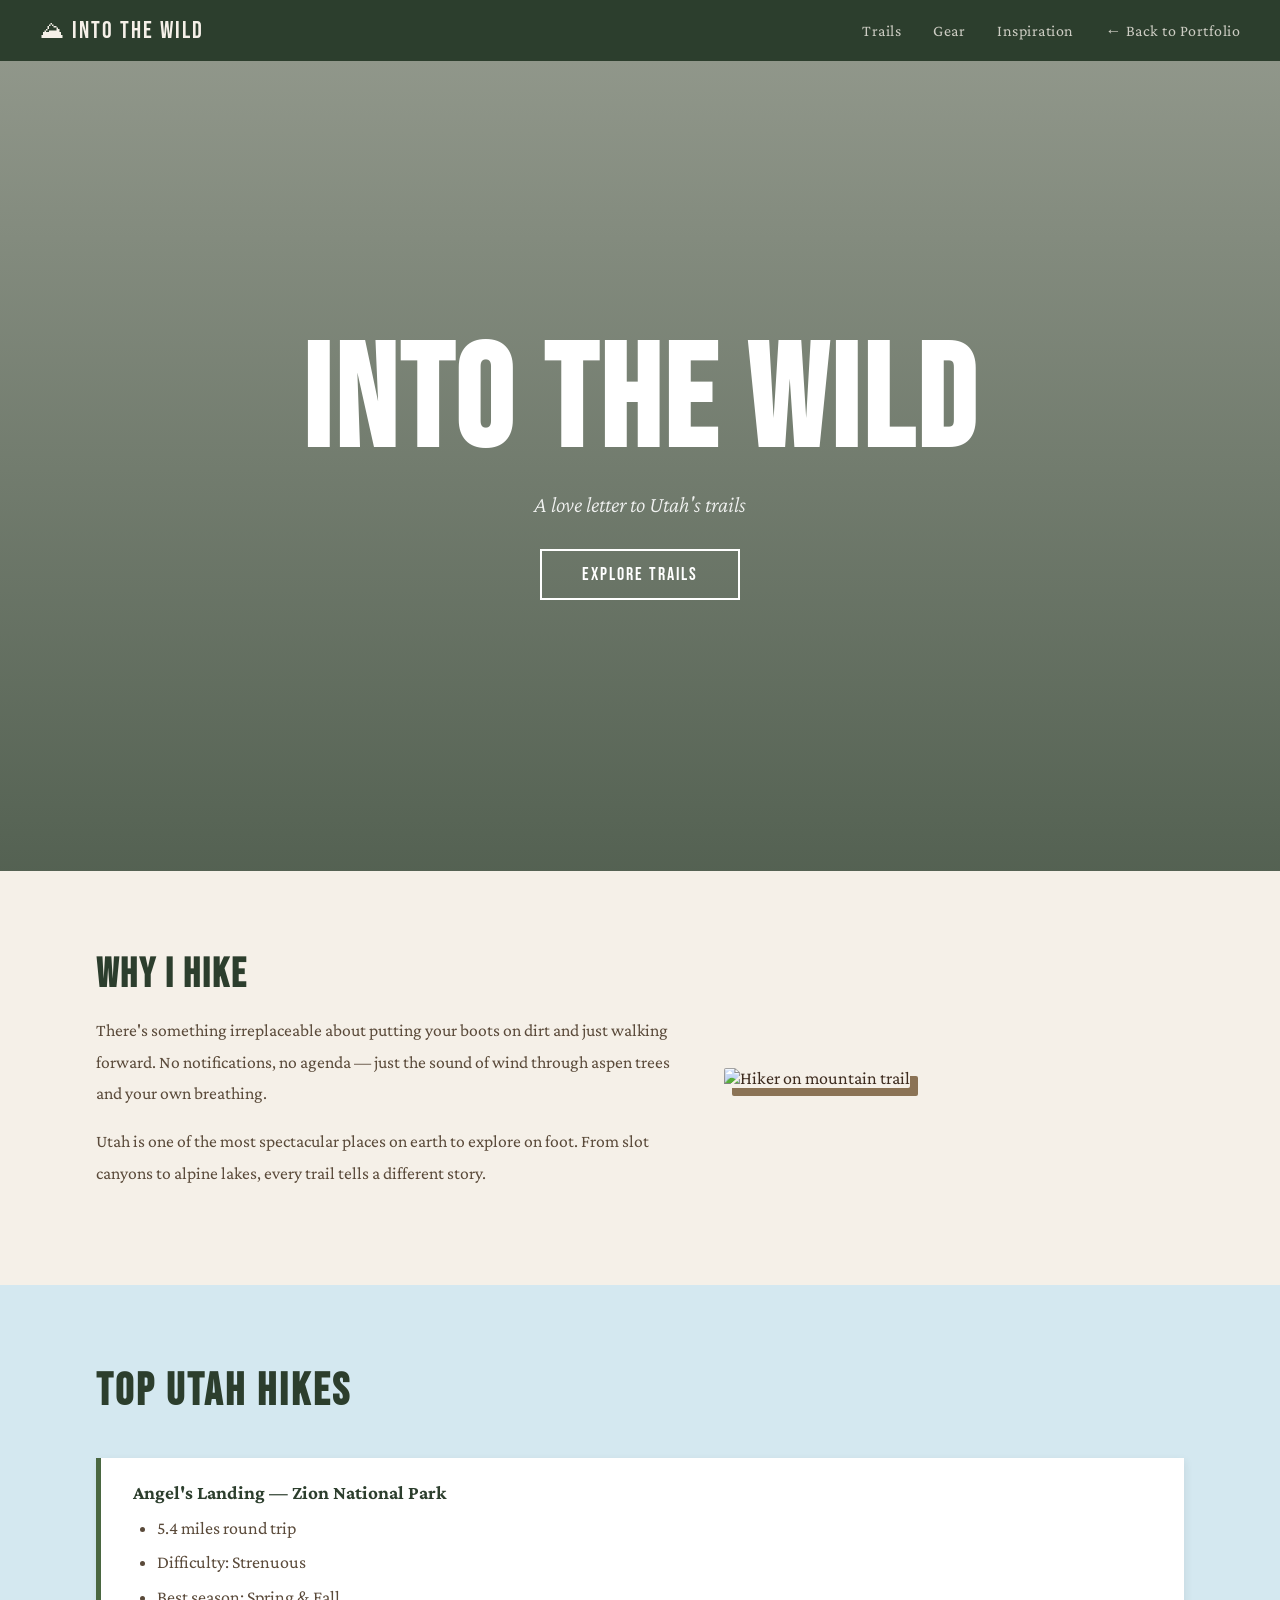
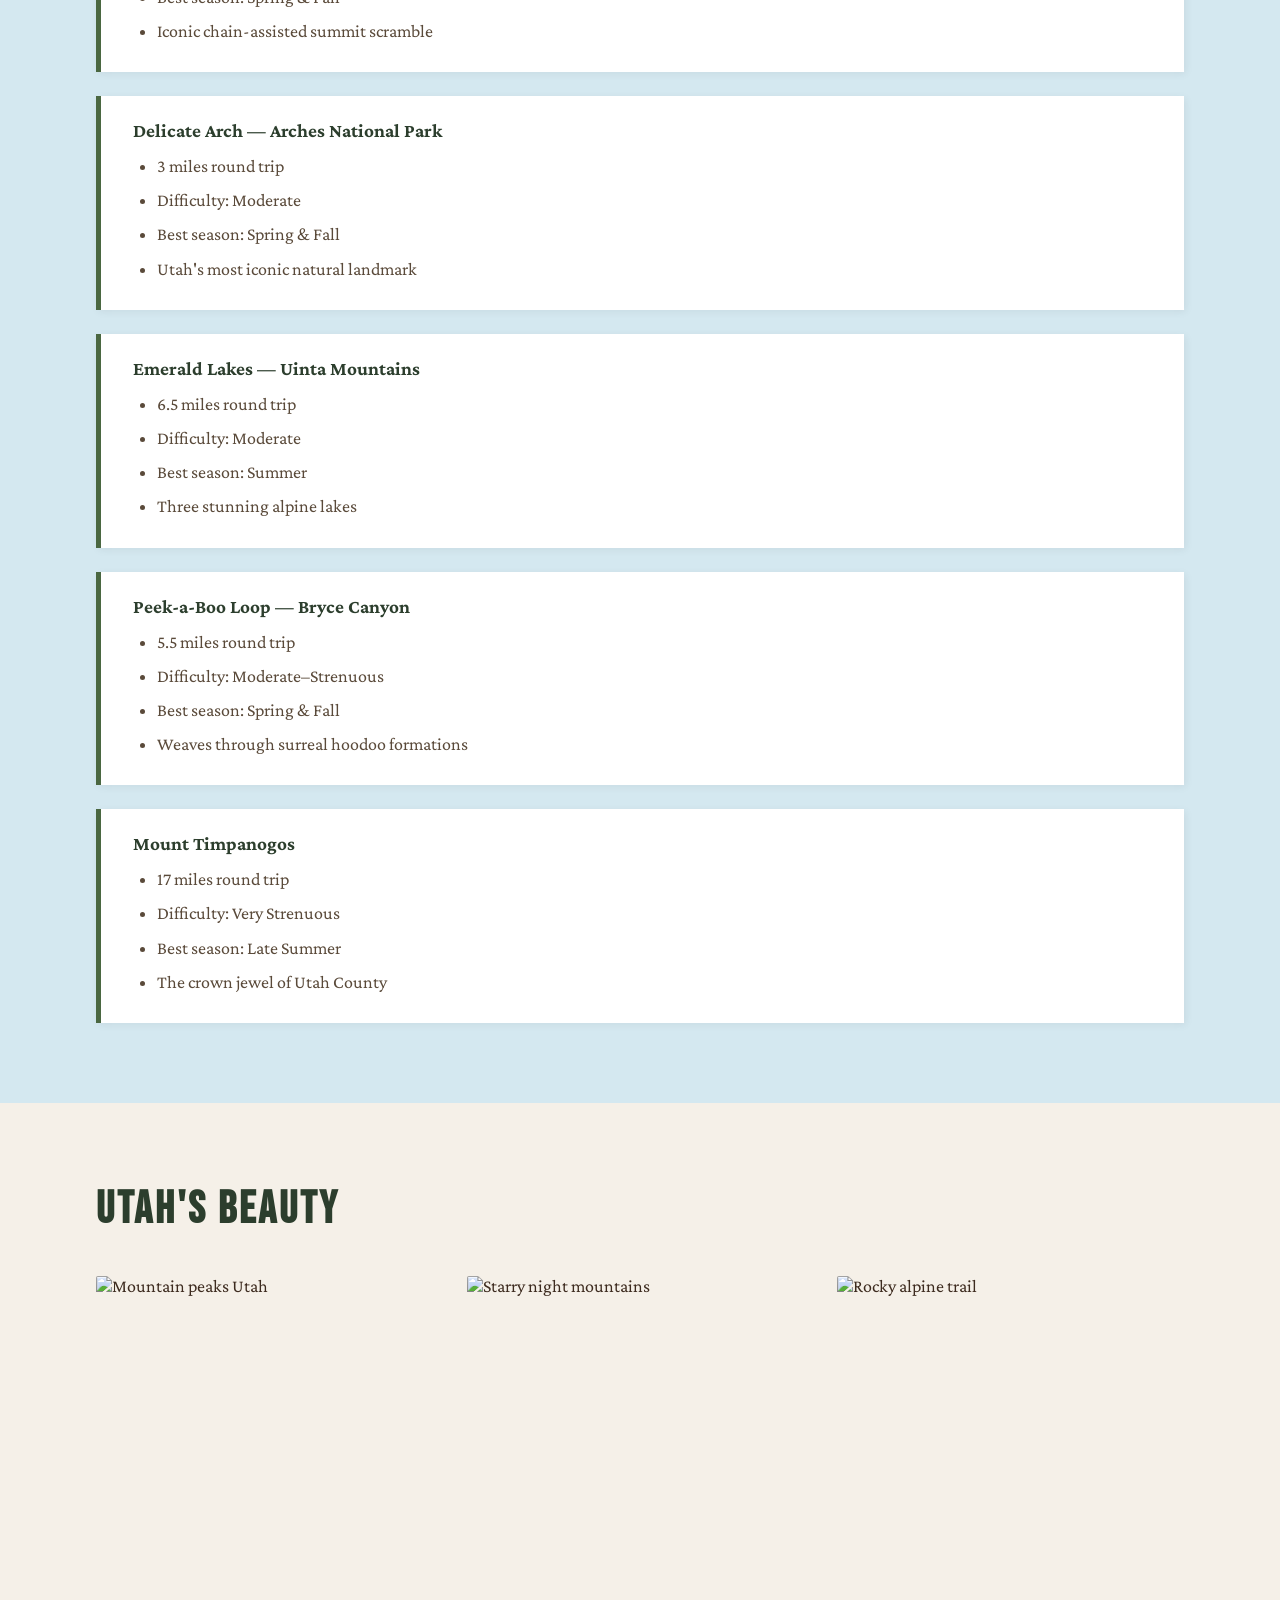
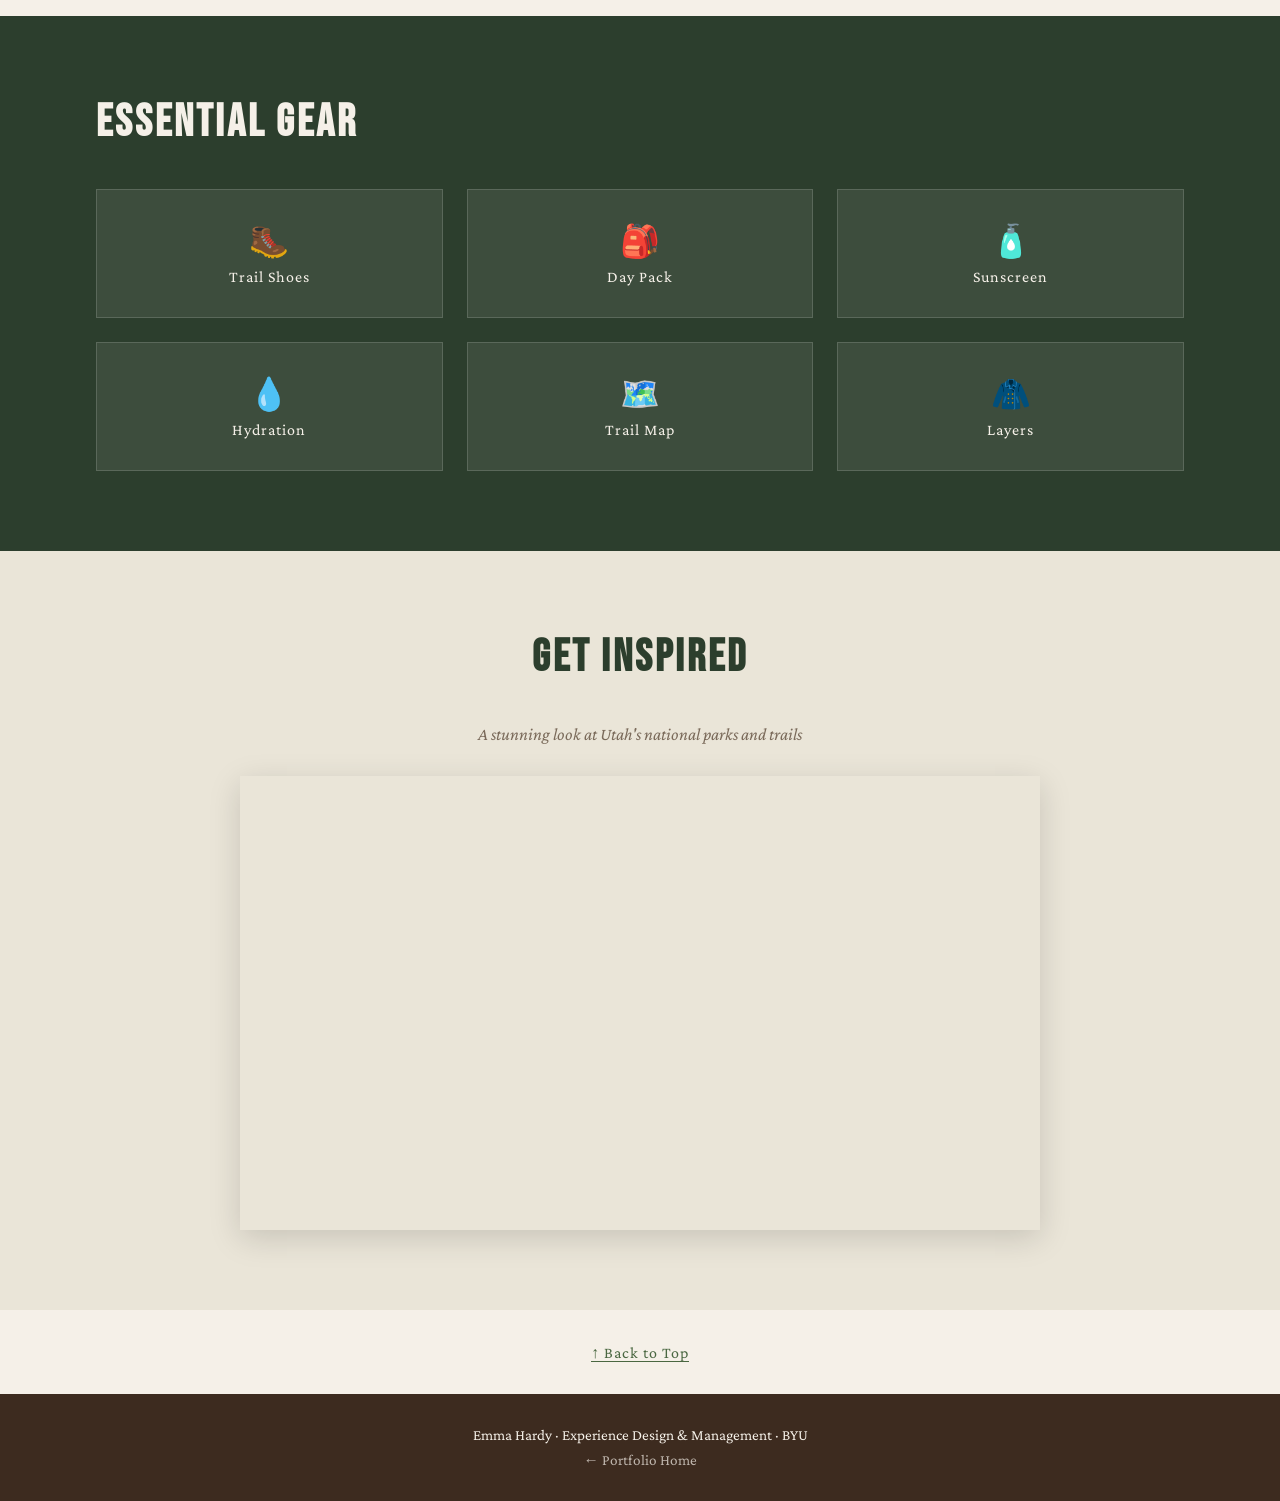
==== scratch.html @ abd1a930 "Add files via upload" ====
<!DOCTYPE html>
<html lang="en">
<head>
  <meta charset="UTF-8"/>
  <meta name="viewport" content="width=device-width, initial-scale=1.0"/>
  <title>Into the Wild | Emma's Hiking Page</title>
  <link href="https://fonts.googleapis.com/css2?family=Bebas+Neue&family=Crimson+Pro:ital,wght@0,300;0,400;1,300&display=swap" rel="stylesheet"/>
  <link rel="stylesheet" href="scratch.css"/>
</head>
<body>

  <!-- TOP ANCHOR TARGET -->
  <a id="top"></a>

  <!-- NAV -->
  <nav class="site-nav">
    <span class="nav-brand">⛰ Into the Wild</span>
    <div class="nav-links">
      <a href="#trails">Trails</a>
      <a href="#gear">Gear</a>
      <a href="#video">Inspiration</a>
      <a href="index.html">← Back to Portfolio</a>
    </div>
  </nav>

  <!-- HERO -->
  <header class="hero">
    <div class="hero-overlay"></div>
    <div class="hero-text">
      <h1>Into the Wild</h1>
      <p>A love letter to Utah's trails</p>
      <a href="#trails" class="cta-btn">Explore Trails</a>
    </div>
  </header>

  <!-- INTRO -->
  <section class="intro-section">
    <div class="intro-text">
      <h2>Why I Hike</h2>
      <p>There's something irreplaceable about putting your boots on dirt and just walking forward. No notifications, no agenda — just the sound of wind through aspen trees and your own breathing.</p>
      <p>Utah is one of the most spectacular places on earth to explore on foot. From slot canyons to alpine lakes, every trail tells a different story.</p>
    </div>
    <div class="intro-img-wrap">
      <img src="https://images.unsplash.com/photo-1551632811-561732d1e306?w=600&q=80" alt="Hiker on mountain trail" class="intro-img"/>
    </div>
  </section>

  <!-- TRAILS SECTION — ordered list with nested unordered list -->
  <section id="trails" class="trails-section">
    <h2 class="section-title">Top Utah Hikes</h2>
    <ol class="trail-list">
      <li>
        <strong>Angel's Landing — Zion National Park</strong>
        <ul>
          <li>5.4 miles round trip</li>
          <li>Difficulty: Strenuous</li>
          <li>Best season: Spring &amp; Fall</li>
          <li>Iconic chain-assisted summit scramble</li>
        </ul>
      </li>
      <li>
        <strong>Delicate Arch — Arches National Park</strong>
        <ul>
          <li>3 miles round trip</li>
          <li>Difficulty: Moderate</li>
          <li>Best season: Spring &amp; Fall</li>
          <li>Utah's most iconic natural landmark</li>
        </ul>
      </li>
      <li>
        <strong>Emerald Lakes — Uinta Mountains</strong>
        <ul>
          <li>6.5 miles round trip</li>
          <li>Difficulty: Moderate</li>
          <li>Best season: Summer</li>
          <li>Three stunning alpine lakes</li>
        </ul>
      </li>
      <li>
        <strong>Peek-a-Boo Loop — Bryce Canyon</strong>
        <ul>
          <li>5.5 miles round trip</li>
          <li>Difficulty: Moderate–Strenuous</li>
          <li>Best season: Spring &amp; Fall</li>
          <li>Weaves through surreal hoodoo formations</li>
        </ul>
      </li>
      <li>
        <strong>Mount Timpanogos</strong>
        <ul>
          <li>17 miles round trip</li>
          <li>Difficulty: Very Strenuous</li>
          <li>Best season: Late Summer</li>
          <li>The crown jewel of Utah County</li>
        </ul>
      </li>
    </ol>
  </section>

  <!-- PHOTO GALLERY -->
  <section class="gallery-section">
    <h2 class="section-title">Utah's Beauty</h2>
    <div class="gallery-grid">
      <img src="https://images.unsplash.com/photo-1506905925346-21bda4d32df4?w=600&q=80" alt="Mountain peaks Utah"/>
      <img src="https://images.unsplash.com/photo-1519681393784-d120267933ba?w=600&q=80" alt="Starry night mountains"/>
      <img src="https://images.unsplash.com/photo-1464822759023-fed622ff2c3b?w=600&q=80" alt="Rocky alpine trail"/>
    </div>
  </section>

  <!-- GEAR SECTION -->
  <section id="gear" class="gear-section">
    <h2 class="section-title light">Essential Gear</h2>
    <div class="gear-grid">
      <div class="gear-card">🥾 <span>Trail Shoes</span></div>
      <div class="gear-card">🎒 <span>Day Pack</span></div>
      <div class="gear-card">🧴 <span>Sunscreen</span></div>
      <div class="gear-card">💧 <span>Hydration</span></div>
      <div class="gear-card">🗺️ <span>Trail Map</span></div>
      <div class="gear-card">🧥 <span>Layers</span></div>
    </div>
  </section>

  <!-- YOUTUBE VIDEO EMBED -->
  <section id="video" class="video-section">
    <h2 class="section-title">Get Inspired</h2>
    <p class="video-sub">A stunning look at Utah's national parks and trails</p>
    <div class="video-wrap">
      <iframe
        width="100%"
        height="450"
        src="https://www.youtube.com/embed/BqI9mMgODvo"
        title="Utah Hiking Video"
        frameborder="0"
        allow="accelerometer; autoplay; clipboard-write; encrypted-media; gyroscope; picture-in-picture"
        allowfullscreen>
      </iframe>
    </div>
  </section>

  <!-- BACK TO TOP ANCHOR LINK -->
  <div class="back-top">
    <a href="#top">↑ Back to Top</a>
  </div>

  <!-- FOOTER -->
  <footer class="site-footer">
    <p>Emma Hardy · Experience Design & Management · BYU</p>
    <a href="index.html">← Portfolio Home</a>
  </footer>

</body>
</html>
---- scratch.css ----
/* scratch.css — From-Scratch Hiking Page */
/* Required: font-color, font-family, 3+ divs for layout, 4+ style definitions, custom background */

:root {
  --forest: #2c3e2d;
  --moss: #4a6741;
  --stone: #8b7355;
  --cream: #f5f0e8;
  --bark: #3d2b1f;
  --sky: #d4e8f0;
}

/* ========== GLOBAL ========== */
* {
  margin: 0;
  padding: 0;
  box-sizing: border-box;
}

body {
  font-family: 'Crimson Pro', Georgia, serif;
  font-size: 18px;
  color: var(--bark);
  background-color: var(--cream);
}

/* ========== NAV ========== */
.site-nav {
  background-color: var(--forest);
  color: white;
  display: flex;
  justify-content: space-between;
  align-items: center;
  padding: 1rem 2.5rem;
  position: sticky;
  top: 0;
  z-index: 100;
}

.nav-brand {
  font-family: 'Bebas Neue', sans-serif;
  font-size: 1.5rem;
  letter-spacing: 2px;
  color: var(--cream);
}

.nav-links {
  display: flex;
  gap: 2rem;
}

.nav-links a {
  color: rgba(245,240,232,0.8);
  text-decoration: none;
  font-family: 'Crimson Pro', serif;
  font-size: 1rem;
  letter-spacing: 0.5px;
  transition: color 0.2s;
}

.nav-links a:hover {
  color: #fff;
}

/* ========== HERO ========== */
.hero {
  position: relative;
  height: 90vh;
  background: url('https://images.unsplash.com/photo-1464822759023-fed622ff2c3b?w=1600&q=80') center/cover no-repeat;
  display: flex;
  align-items: center;
  justify-content: center;
}

.hero-overlay {
  position: absolute;
  inset: 0;
  background: linear-gradient(to bottom, rgba(44,62,45,0.5) 0%, rgba(44,62,45,0.8) 100%);
}

.hero-text {
  position: relative;
  text-align: center;
  color: white;
}

.hero-text h1 {
  font-family: 'Bebas Neue', sans-serif;
  font-size: clamp(4rem, 12vw, 9rem);
  letter-spacing: 4px;
  line-height: 1;
  color: white;
}

.hero-text p {
  font-style: italic;
  font-size: 1.4rem;
  font-weight: 300;
  margin: 1rem 0 2rem;
  opacity: 0.9;
}

.cta-btn {
  display: inline-block;
  padding: 0.8rem 2.5rem;
  background: transparent;
  border: 2px solid white;
  color: white;
  text-decoration: none;
  font-family: 'Bebas Neue', sans-serif;
  font-size: 1.1rem;
  letter-spacing: 2px;
  transition: background 0.3s, color 0.3s;
}

.cta-btn:hover {
  background: white;
  color: var(--forest);
}

/* ========== INTRO SECTION (div 1) ========== */
.intro-section {
  display: flex;
  gap: 3rem;
  align-items: center;
  padding: 5rem 6rem;
  background-color: var(--cream);
}

.intro-text {
  flex: 1;
}

.intro-text h2 {
  font-family: 'Bebas Neue', sans-serif;
  font-size: 2.5rem;
  letter-spacing: 2px;
  color: var(--forest);
  margin-bottom: 1rem;
}

.intro-text p {
  font-size: 1.1rem;
  line-height: 1.8;
  color: #5a4a3a;
  margin-bottom: 1rem;
}

.intro-img-wrap {
  flex: 1;
  max-width: 460px;
}

.intro-img {
  width: 100%;
  border-radius: 2px;
  box-shadow: 8px 8px 0 var(--stone);
}

/* ========== TRAILS SECTION (div 2) ========== */
.trails-section {
  background-color: var(--sky);
  padding: 5rem 6rem;
}

.section-title {
  font-family: 'Bebas Neue', sans-serif;
  font-size: 2.8rem;
  letter-spacing: 3px;
  color: var(--forest);
  margin-bottom: 2.5rem;
}

.section-title.light {
  color: var(--cream);
}

.trail-list {
  counter-reset: trail-counter;
  list-style: none;
  padding: 0;
  display: grid;
  gap: 1.5rem;
}

.trail-list > li {
  background: white;
  padding: 1.5rem 2rem;
  border-left: 5px solid var(--moss);
  box-shadow: 2px 2px 8px rgba(0,0,0,0.06);
}

.trail-list > li strong {
  display: block;
  font-size: 1.2rem;
  color: var(--forest);
  margin-bottom: 0.5rem;
}

.trail-list ul {
  list-style: disc;
  padding-left: 1.5rem;
  color: #5a4a3a;
  line-height: 1.9;
}

/* ========== GALLERY ========== */
.gallery-section {
  padding: 5rem 6rem;
  background-color: var(--cream);
}

.gallery-grid {
  display: grid;
  grid-template-columns: repeat(3, 1fr);
  gap: 1.5rem;
}

.gallery-grid img {
  width: 100%;
  height: 260px;
  object-fit: cover;
  border-radius: 2px;
  transition: transform 0.3s;
}

.gallery-grid img:hover {
  transform: scale(1.02);
}

/* ========== GEAR SECTION (div 3) ========== */
.gear-section {
  background-color: var(--forest);
  padding: 5rem 6rem;
}

.gear-grid {
  display: grid;
  grid-template-columns: repeat(3, 1fr);
  gap: 1.5rem;
}

.gear-card {
  background: rgba(255,255,255,0.08);
  border: 1px solid rgba(255,255,255,0.15);
  padding: 2rem;
  text-align: center;
  color: var(--cream);
  font-size: 2rem;
  display: flex;
  flex-direction: column;
  align-items: center;
  gap: 0.5rem;
  transition: background 0.2s;
}

.gear-card:hover {
  background: rgba(255,255,255,0.15);
}

.gear-card span {
  font-size: 1rem;
  font-family: 'Crimson Pro', serif;
  letter-spacing: 1px;
}

/* ========== VIDEO SECTION ========== */
.video-section {
  padding: 5rem 6rem;
  background-color: #eae5d8;
  text-align: center;
}

.video-sub {
  font-style: italic;
  color: #7a6a5a;
  margin-bottom: 2rem;
  font-size: 1.1rem;
}

.video-wrap {
  max-width: 800px;
  margin: 0 auto;
  box-shadow: 0 8px 30px rgba(0,0,0,0.15);
}

/* ========== BACK TO TOP ========== */
.back-top {
  text-align: center;
  padding: 2rem;
  background: var(--cream);
}

.back-top a {
  color: var(--moss);
  text-decoration: none;
  font-size: 1rem;
  letter-spacing: 1px;
  border-bottom: 1px solid var(--moss);
}

/* ========== FOOTER ========== */
.site-footer {
  background: var(--bark);
  color: var(--cream);
  text-align: center;
  padding: 2rem;
  font-size: 0.95rem;
  display: flex;
  flex-direction: column;
  gap: 0.5rem;
}

.site-footer a {
  color: rgba(245,240,232,0.7);
  text-decoration: none;
}

.site-footer a:hover {
  color: white;
}

/* ========== RESPONSIVE ========== */
@media (max-width: 768px) {
  .intro-section {
    flex-direction: column;
    padding: 3rem 2rem;
  }
  .trails-section,
  .gallery-section,
  .gear-section,
  .video-section {
    padding: 3rem 2rem;
  }
  .gallery-grid,
  .gear-grid {
    grid-template-columns: 1fr;
  }
  .nav-links {
    gap: 1rem;
    font-size: 0.85rem;
  }
}
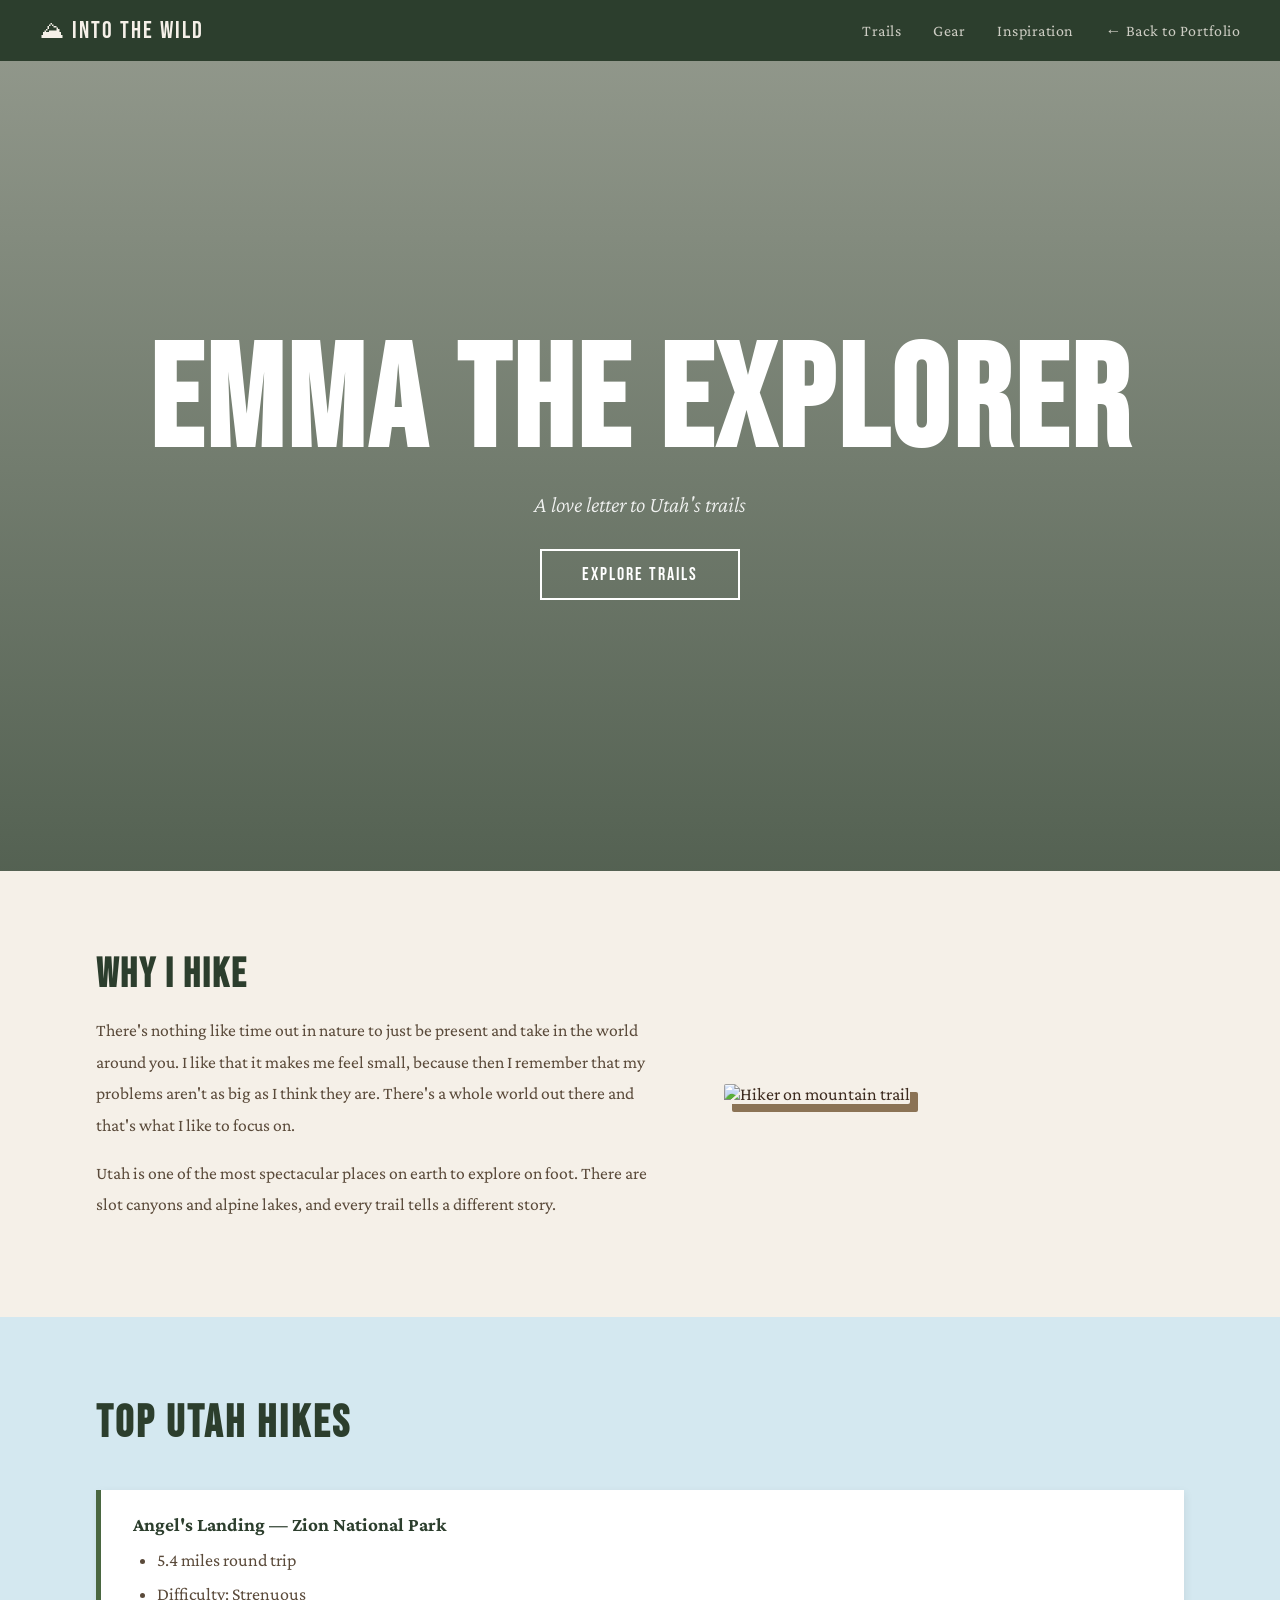
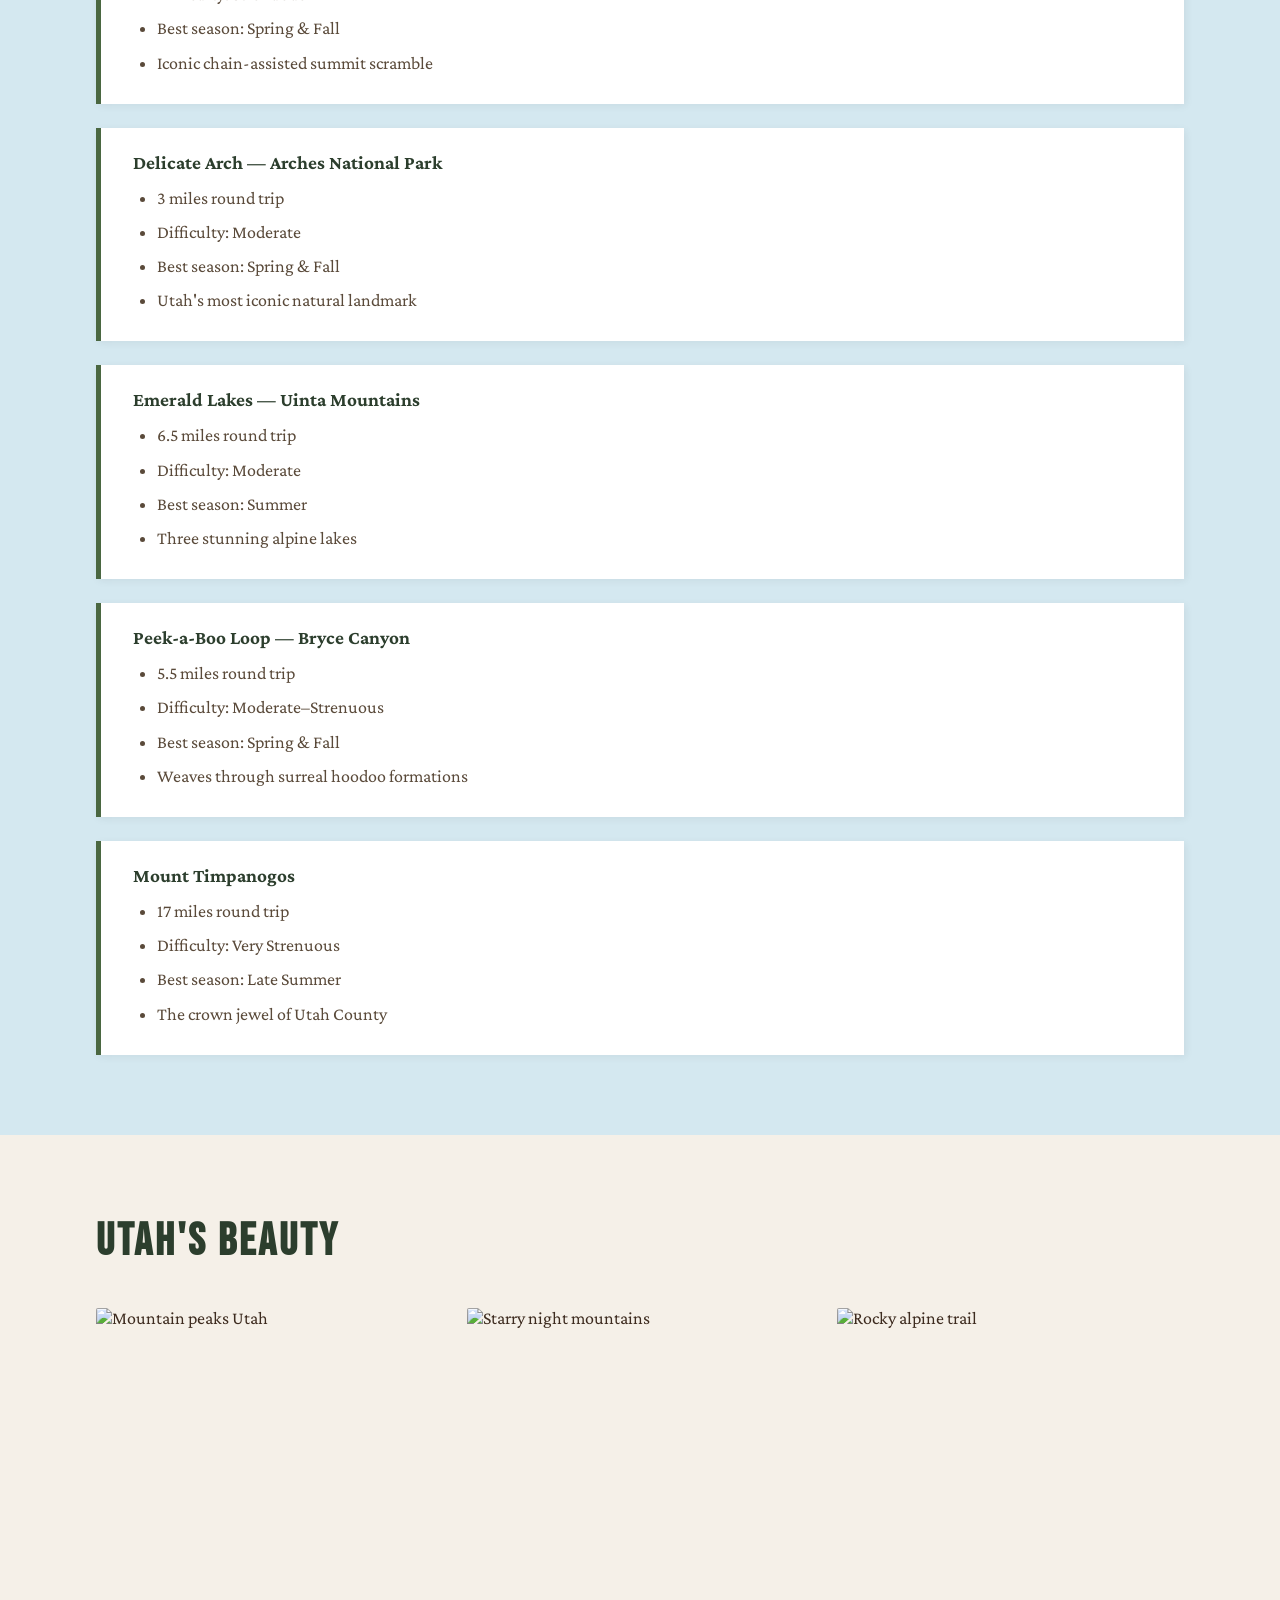
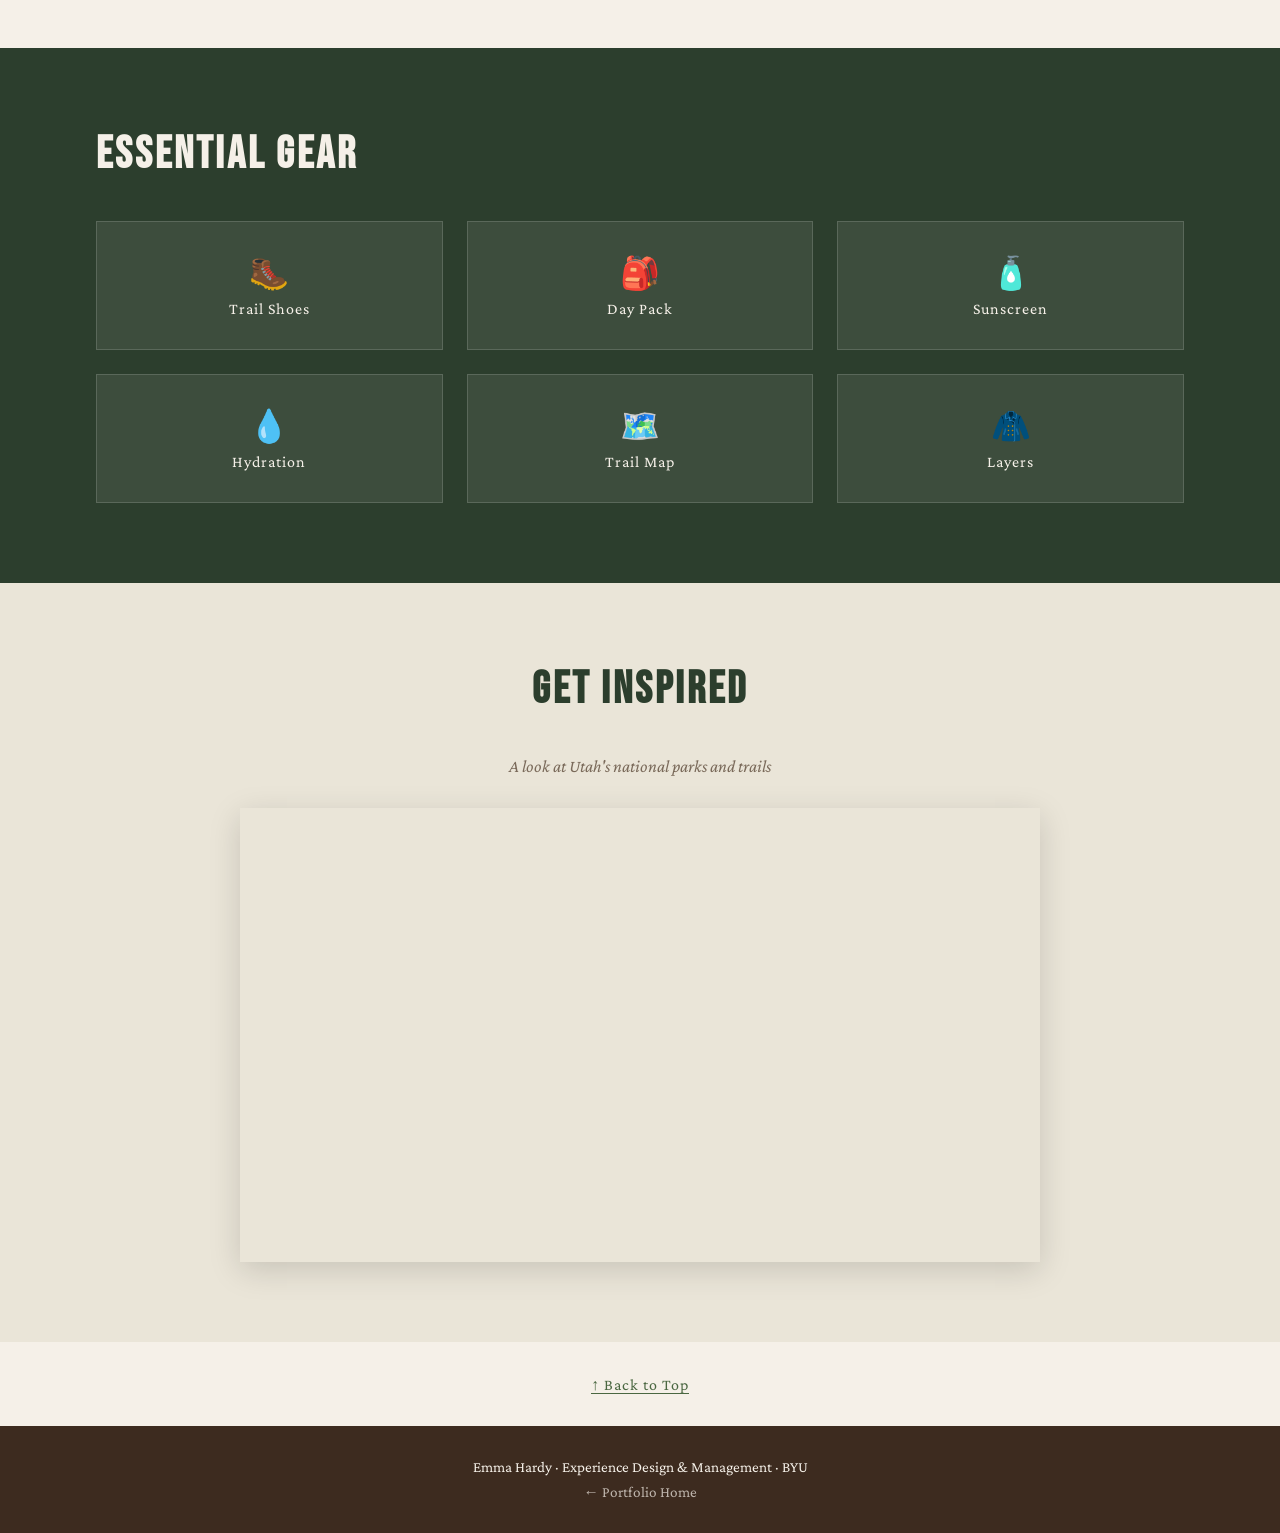
==== commit 83c3ae91: "Update scratch.html" ====
--- a/scratch.html
+++ b/scratch.html
@@ -27,7 +27,7 @@
   <header class="hero">
     <div class="hero-overlay"></div>
     <div class="hero-text">
-      <h1>Into the Wild</h1>
+      <h1>Emma the Explorer</h1>
       <p>A love letter to Utah's trails</p>
       <a href="#trails" class="cta-btn">Explore Trails</a>
     </div>
@@ -37,8 +37,8 @@
   <section class="intro-section">
     <div class="intro-text">
       <h2>Why I Hike</h2>
-      <p>There's something irreplaceable about putting your boots on dirt and just walking forward. No notifications, no agenda — just the sound of wind through aspen trees and your own breathing.</p>
-      <p>Utah is one of the most spectacular places on earth to explore on foot. From slot canyons to alpine lakes, every trail tells a different story.</p>
+      <p>There's nothing like time out in nature to just be present and take in the world around you. I like that it makes me feel small, because then I remember that my problems aren't as big as I think they are. There's a whole world out there and that's what I like to focus on.</p>
+      <p>Utah is one of the most spectacular places on earth to explore on foot. There are slot canyons and alpine lakes, and every trail tells a different story.</p>
     </div>
     <div class="intro-img-wrap">
       <img src="https://images.unsplash.com/photo-1551632811-561732d1e306?w=600&q=80" alt="Hiker on mountain trail" class="intro-img"/>
@@ -123,12 +123,12 @@
   <!-- YOUTUBE VIDEO EMBED -->
   <section id="video" class="video-section">
     <h2 class="section-title">Get Inspired</h2>
-    <p class="video-sub">A stunning look at Utah's national parks and trails</p>
+    <p class="video-sub">A look at Utah's national parks and trails</p>
     <div class="video-wrap">
       <iframe
         width="100%"
         height="450"
-        src="https://www.youtube.com/embed/BqI9mMgODvo"
+        src="https://www.youtube.com/embed/tgbNymZ7vqY"
         title="Utah Hiking Video"
         frameborder="0"
         allow="accelerometer; autoplay; clipboard-write; encrypted-media; gyroscope; picture-in-picture"
